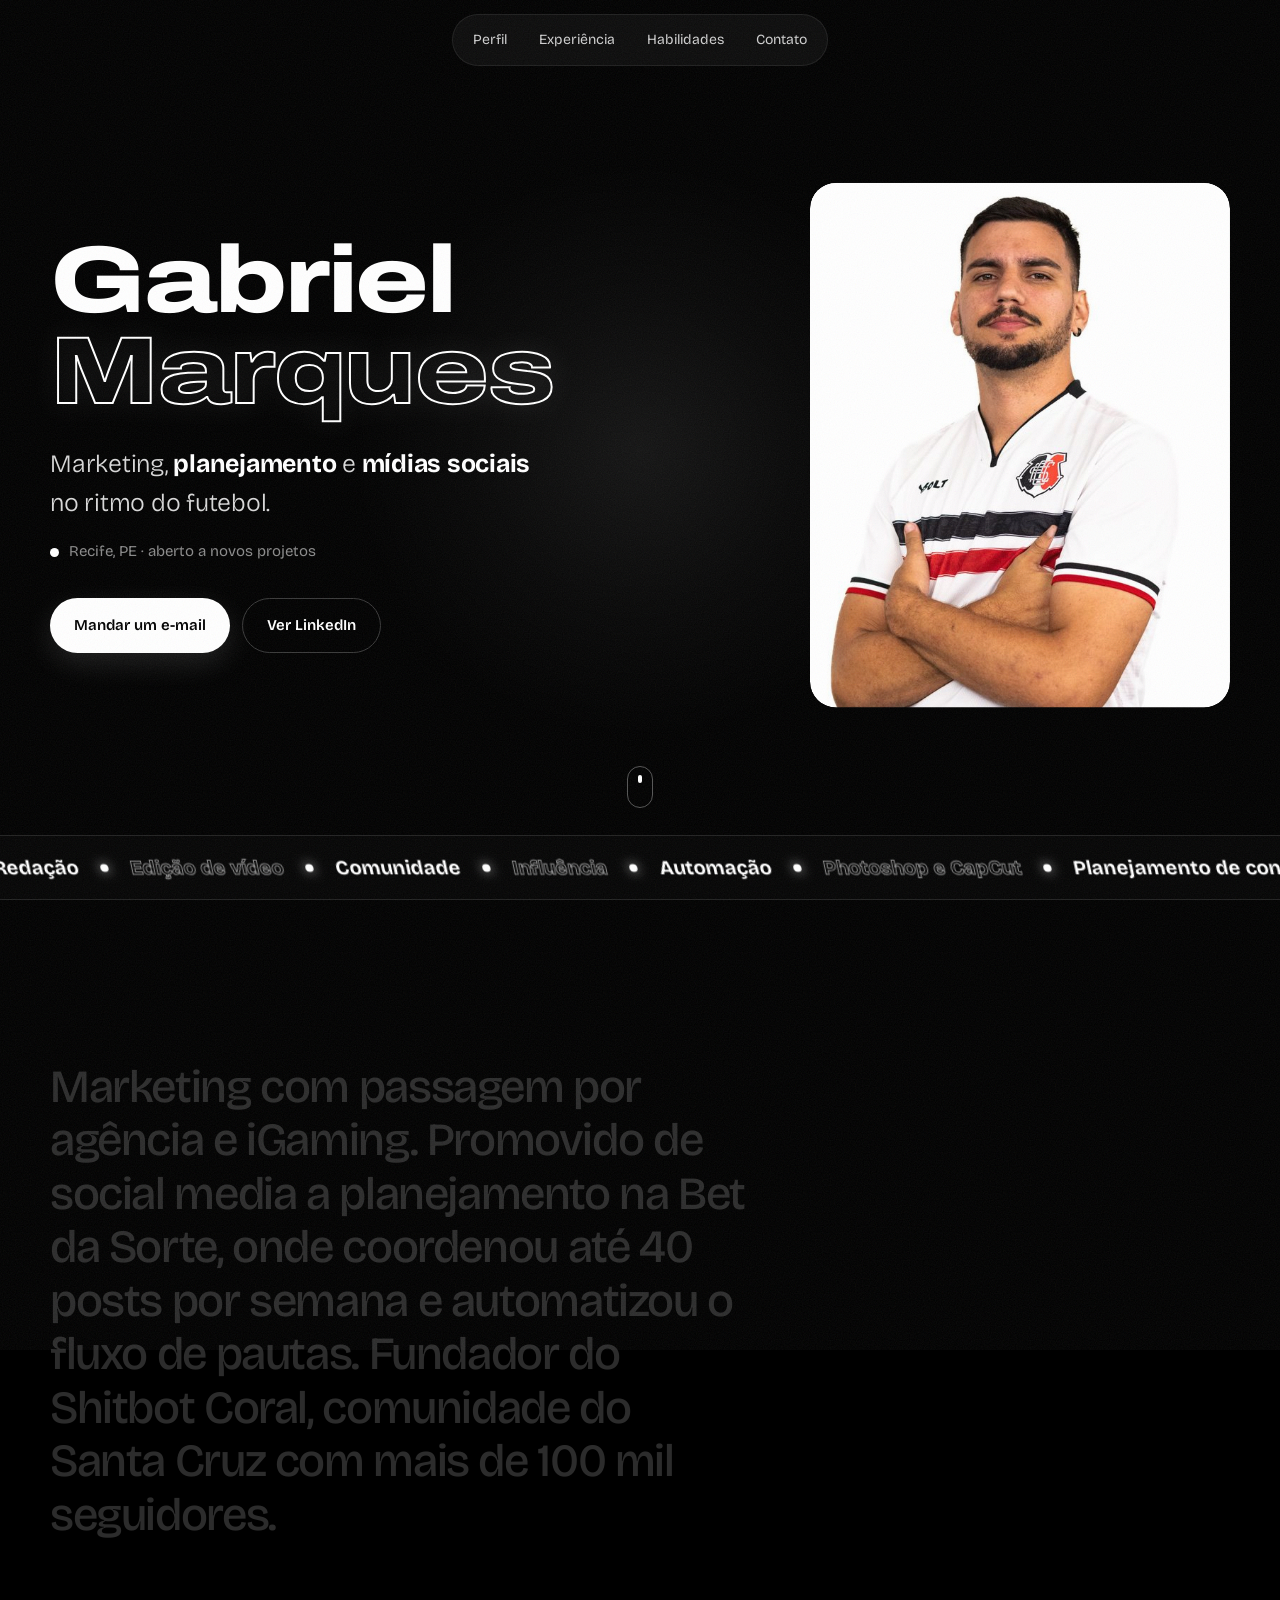
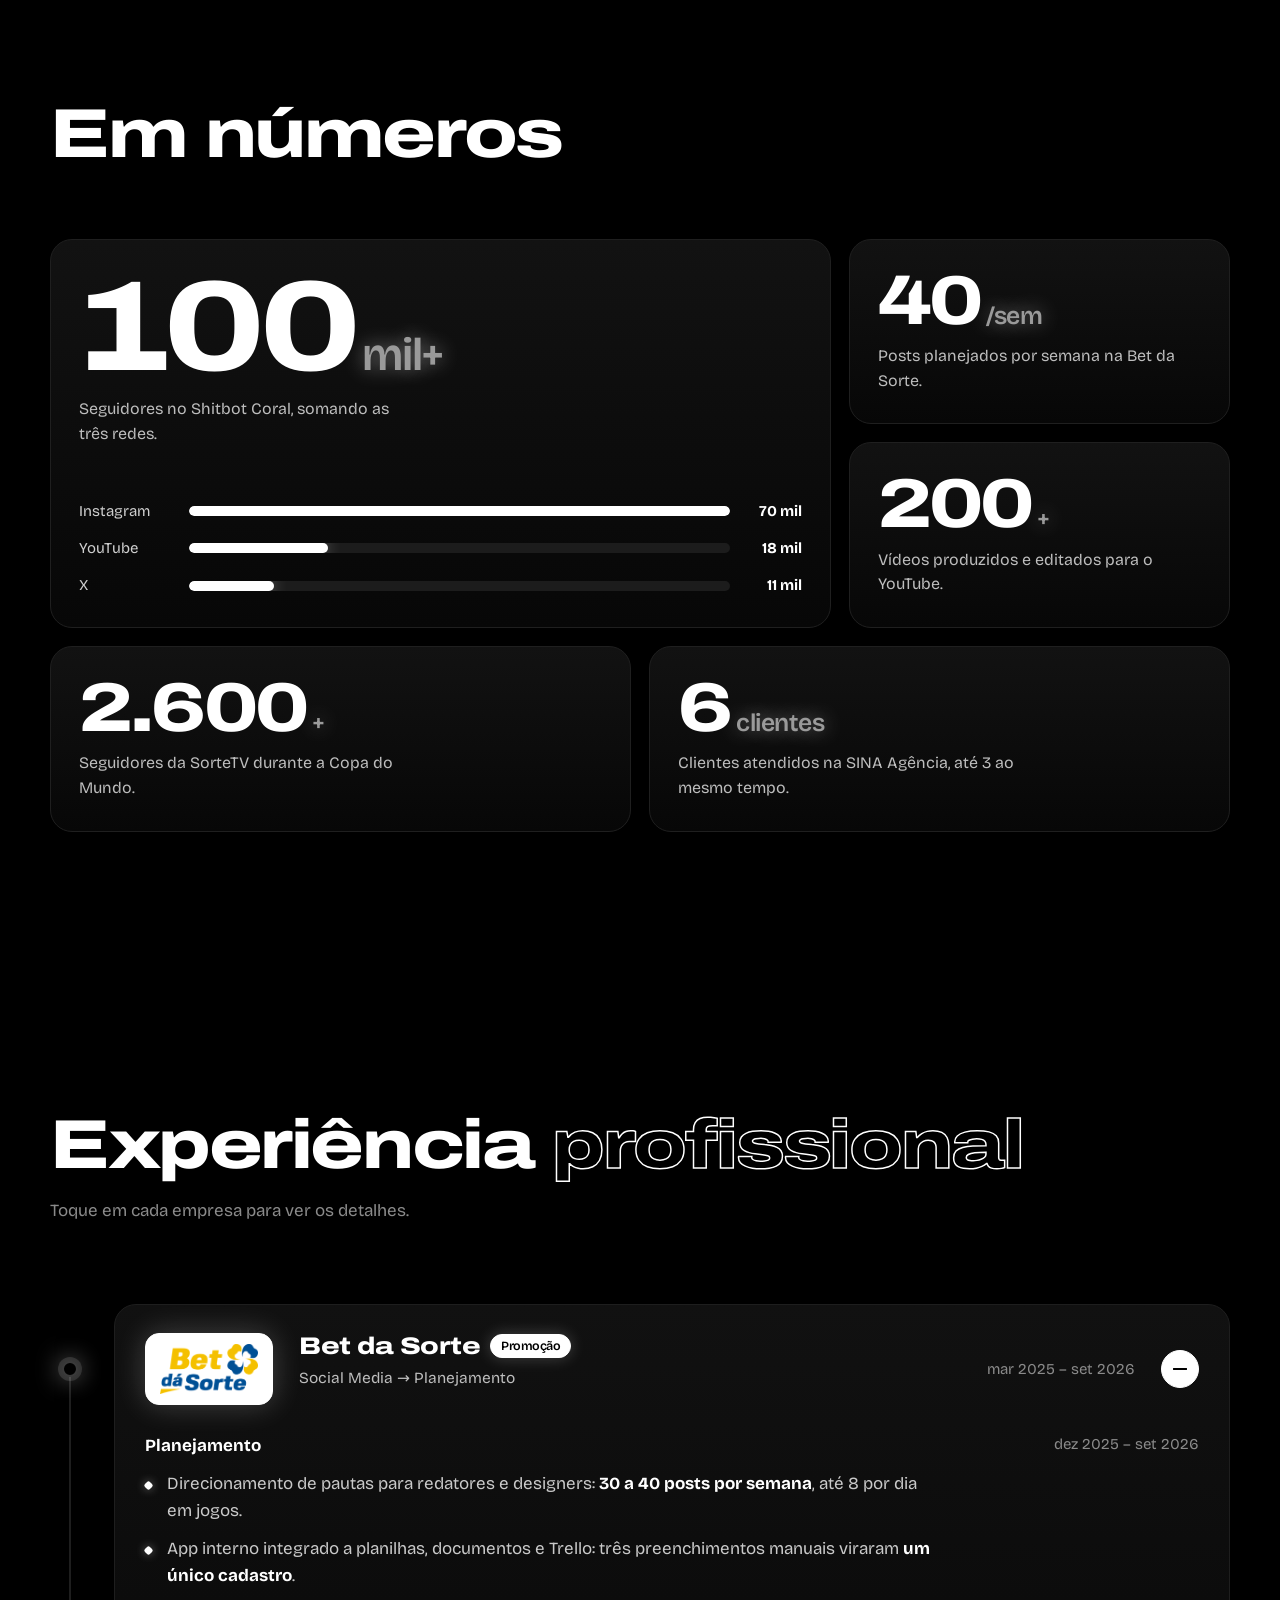
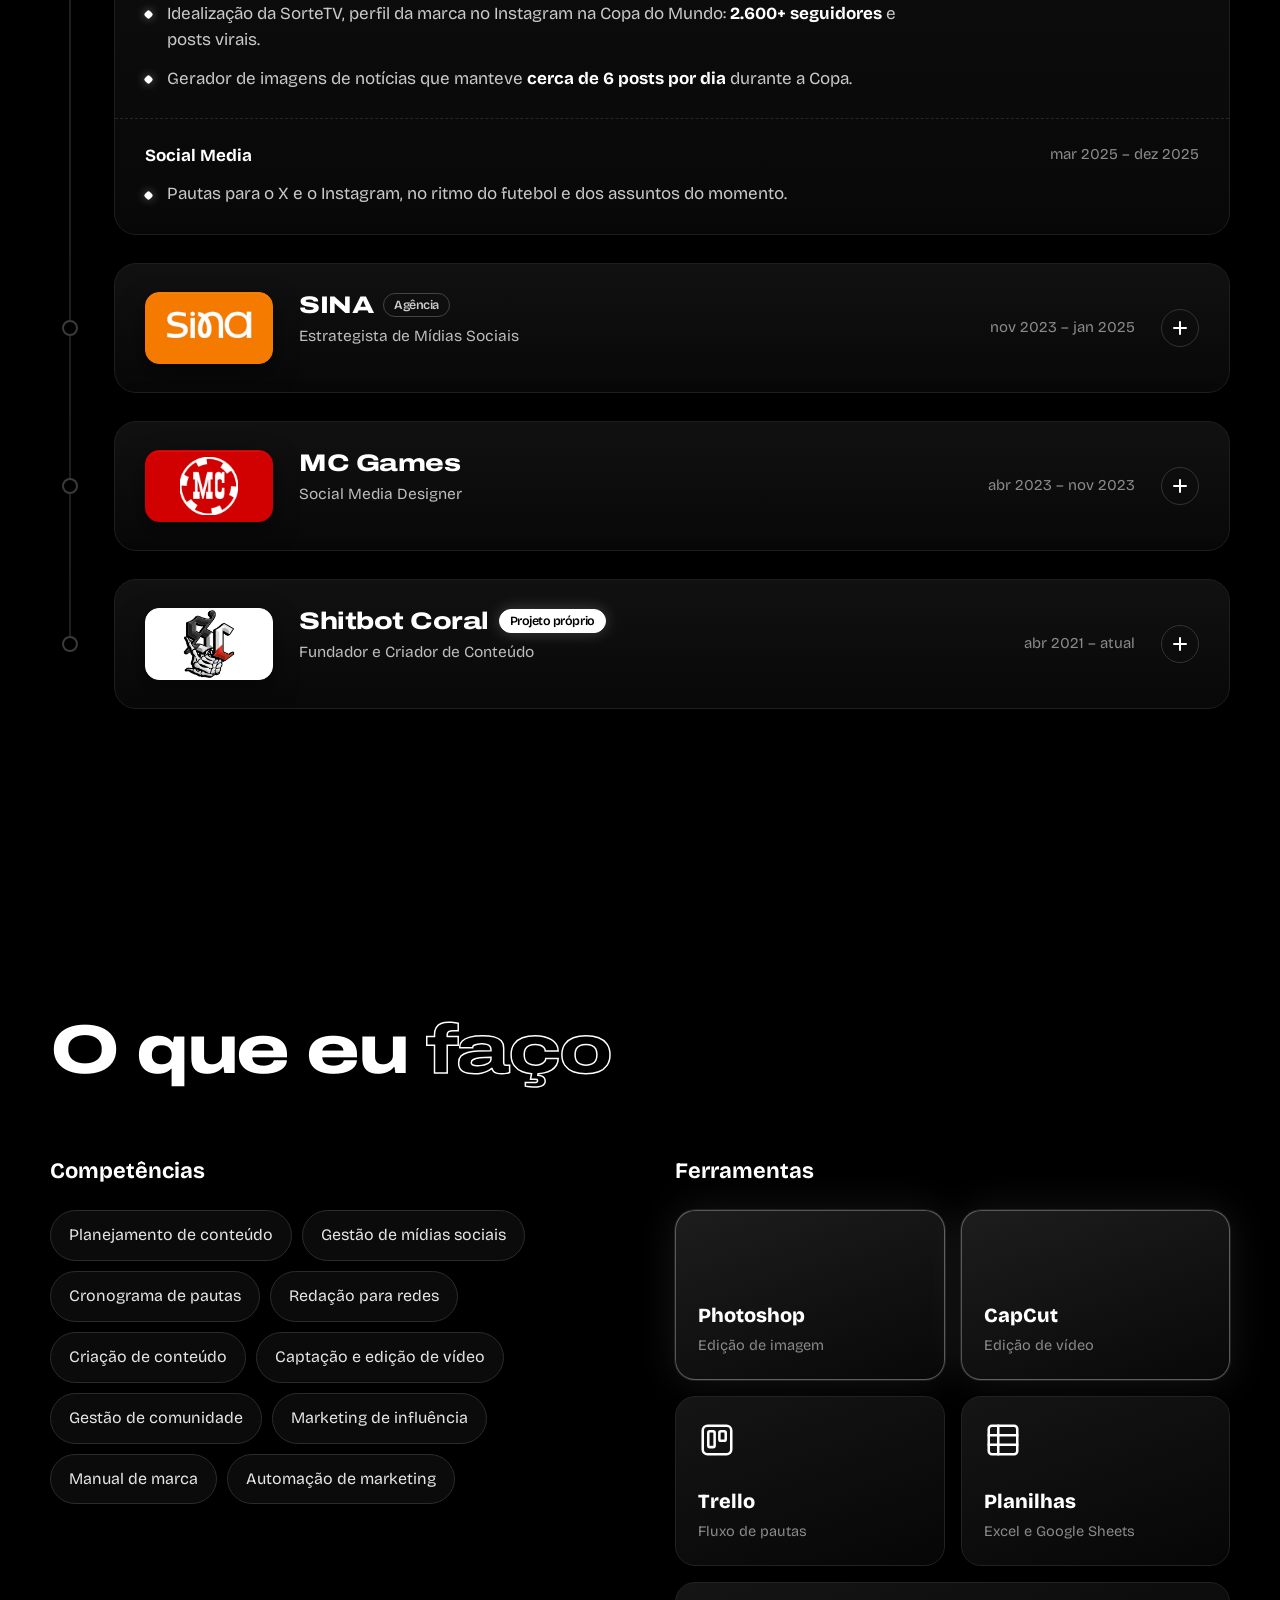
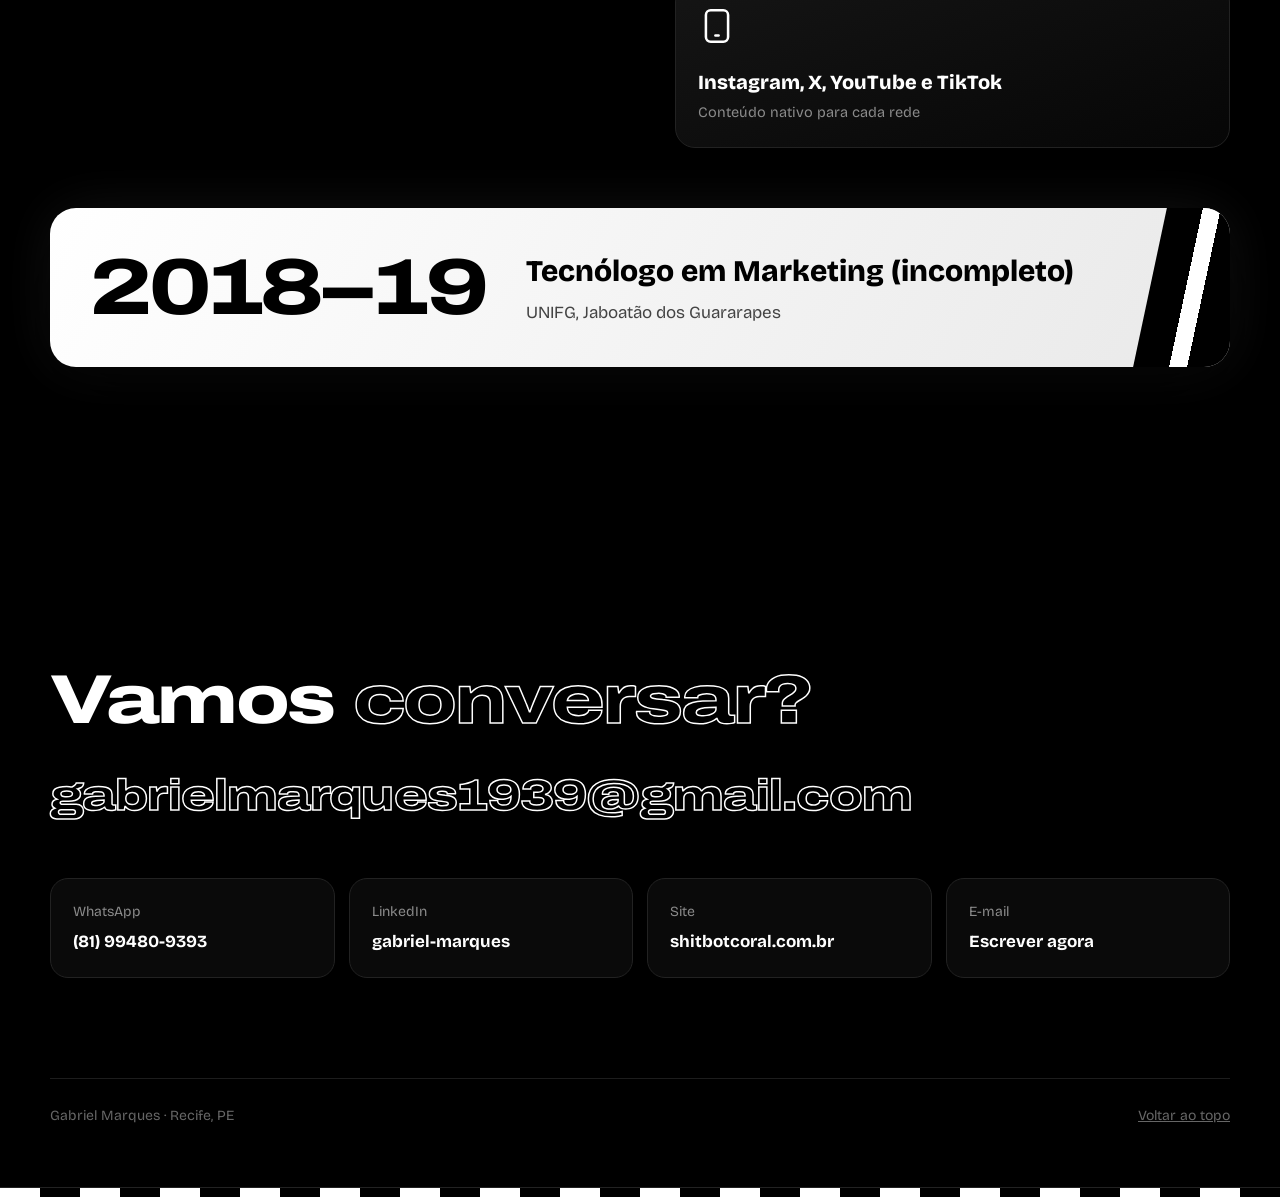
==== curriculo/index.html @ 71dc5264 "Add files via upload" ====
<!doctype html>
<html lang="pt-BR">
<head>
<meta charset="utf-8">
<meta name="viewport" content="width=device-width, initial-scale=1">
<meta name="robots" content="noindex, nofollow">
<title>Gabriel Marques</title>
<meta name="description" content="Gabriel Marques: marketing, planejamento e mídias sociais. Recife, PE.">
<meta name="theme-color" content="#000000">
<style>
@font-face{font-family:"ArchivoX";font-style:normal;font-display:swap;font-weight:800;src:url([data-uri]) format("woff2")}
@font-face{font-family:"BricoB";font-style:normal;font-display:swap;font-weight:700;src:url([data-uri]) format("woff2")}
@font-face{font-family:"Bricolage";font-style:normal;font-display:swap;font-weight:200 800;font-stretch:75% 100%;src:url([data-uri]) format("woff2-variations"),url([data-uri]) format("woff2")}
:root{
  --black:#000;
  --ink:#0d0d0d;
  --panel:#141414;
  --line:#2a2a2a;
  --mute:#8a8a8a;
  --white:#fff;
  --red:#ffffff;
  --red-glow:rgba(255,255,255,.45);
  --w-cond:"wdth" 100;
  --w-exp:"wdth" 100;
}
*{box-sizing:border-box;margin:0;padding:0}
html{scroll-behavior:smooth;-webkit-text-size-adjust:100%}
body{
  background:var(--black);color:var(--white);
  font-family:"Bricolage",system-ui,sans-serif;font-optical-sizing:auto;font-size:17px;line-height:1.55;
  overflow-x:hidden;-webkit-font-smoothing:antialiased;
}
::selection{background:#fff;color:#000}
a{color:inherit}
:focus-visible{outline:2px solid var(--red);outline-offset:4px;border-radius:4px}

/* grain + cursor glow */
.grain{position:fixed;inset:-50%;pointer-events:none;z-index:90;opacity:.07;
  background-image:url("data:image/svg+xml,%3Csvg xmlns='http://www.w3.org/2000/svg' width='200' height='200'%3E%3Cfilter id='n'%3E%3CfeTurbulence type='fractalNoise' baseFrequency='.85' numOctaves='3' stitchTiles='stitch'/%3E%3C/filter%3E%3Crect width='100%25' height='100%25' filter='url(%23n)'/%3E%3C/svg%3E");
  animation:grain 1s steps(6) infinite}
@keyframes grain{0%{transform:translate(0,0)}20%{transform:translate(-3%,2%)}40%{transform:translate(2%,-3%)}60%{transform:translate(-2%,-1%)}80%{transform:translate(3%,3%)}100%{transform:translate(0,0)}}
.spot{position:fixed;left:0;top:0;width:640px;height:640px;margin:-320px 0 0 -320px;border-radius:50%;
  pointer-events:none;z-index:0;background:radial-gradient(circle,rgba(255,255,255,.08) 0%,rgba(255,255,255,.03) 35%,transparent 68%);
  transform:translate3d(50vw,40vh,0);will-change:transform}

/* progress bar = shirt stripe */
.progress{position:fixed;top:0;left:0;right:0;height:4px;z-index:100;transform-origin:0 50%;transform:scaleX(0);
  background:#fff;box-shadow:0 0 18px var(--red-glow)}

/* nav */
.nav{position:fixed;top:14px;left:50%;transform:translateX(-50%);z-index:80;display:flex;gap:4px;padding:6px;
  background:rgba(20,20,20,.6);backdrop-filter:blur(14px);-webkit-backdrop-filter:blur(14px);
  border:1px solid rgba(255,255,255,.08);border-radius:999px;box-shadow:0 10px 40px rgba(0,0,0,.6)}
.nav a{font-size:14px;text-decoration:none;color:#cfcfcf;padding:8px 14px;border-radius:999px;transition:background .25s,color .25s}
.nav a:hover,.nav a.on{background:#fff;color:#000}

.wrap{position:relative;z-index:2;width:min(1180px,100% - 40px);margin-inline:auto}
section{position:relative;z-index:2}

/* ---------- HERO ---------- */
.hero{min-height:100svh;display:grid;align-items:center;padding:110px 0 120px}
.hero-grid{display:grid;grid-template-columns:1.25fr .9fr;gap:40px;align-items:center}
.name{font-weight:800;line-height:.86;letter-spacing:-.045em;
  font-size:clamp(60px,11.5vw,168px)}
.name .row{display:block;overflow:hidden;padding:0 .04em .16em 0;margin-bottom:-.12em;white-space:nowrap}
.name .ch{display:inline-block;transform:translateY(105%) rotate(6deg);opacity:0;
  transition:transform .9s cubic-bezier(.2,.9,.2,1),opacity .6s}
.loaded .name .ch{transform:none;opacity:1}
.name .row.outline{letter-spacing:-.015em;font-weight:700}
.name .row.outline .ch{color:transparent;-webkit-text-stroke:2px #fff}
.name .row.outline{filter:drop-shadow(0 0 14px rgba(255,255,255,.28))}
.name .row.outline .ch:hover{color:#fff;transition:color .2s}
.role{margin-top:26px;font-size:clamp(19px,2vw,25px);font-weight:300;letter-spacing:-.01em;color:#d9d9d9;max-width:30ch}
.role b{font-weight:700;color:#fff}
.where{display:flex;align-items:center;gap:10px;margin-top:18px;color:var(--mute);font-size:15px}
.live{width:9px;height:9px;border-radius:50%;background:#fff;box-shadow:0 0 0 0 var(--red-glow);animation:pulse 1.8s infinite}
@keyframes pulse{70%{box-shadow:0 0 0 12px rgba(255,255,255,0.00)}100%{box-shadow:0 0 0 0 rgba(255,255,255,0.00)}}
.ctas{display:flex;flex-wrap:wrap;gap:12px;margin-top:34px}
.btn{position:relative;display:inline-flex;align-items:center;gap:10px;padding:15px 24px;border-radius:999px;
  font-weight:600;text-decoration:none;font-size:15px;overflow:hidden;isolation:isolate;
  transition:transform .3s cubic-bezier(.2,.9,.2,1),box-shadow .3s}
.btn.solid{background:#fff;color:#000;box-shadow:0 10px 30px rgba(255,255,255,.12)}
.btn.solid::before{content:"";position:absolute;inset:0;background:#000;transform:translateY(101%);transition:transform .35s cubic-bezier(.2,.9,.2,1);z-index:-1}
.btn.solid:hover{color:#fff;box-shadow:0 0 0 1px #fff,0 12px 40px var(--red-glow)}
.btn.solid:hover::before{transform:none}
.btn.ghost{border:1px solid #3a3a3a;color:#fff}
.btn.ghost:hover{border-color:#fff;box-shadow:0 0 30px rgba(255,255,255,.15)}

.photo-stage{perspective:1100px;justify-self:end;width:min(420px,100%)}
.photo{position:relative;aspect-ratio:4/5;border-radius:26px;background:#fff;overflow:hidden;
  transform-style:preserve-3d;transform:rotateY(0) rotateX(0);transition:transform .15s linear;
  box-shadow:0 40px 90px rgba(0,0,0,.8),0 0 0 1px rgba(255,255,255,.1),0 0 80px rgba(255,255,255,.08);
  clip-path:inset(100% 0 0 0 round 26px);}
.loaded .photo{clip-path:inset(0 0 0 0 round 26px);transition:clip-path 1.2s cubic-bezier(.7,0,.2,1) .35s,transform .15s linear}
.photo img{position:absolute;inset:0;width:100%;height:100%;object-fit:cover;object-position:50% 20%;transform:scale(1.08) translateZ(0)}
.photo .glare{position:absolute;inset:0;pointer-events:none;mix-blend-mode:soft-light;
  background:radial-gradient(circle at var(--gx,50%) var(--gy,30%),rgba(255,255,255,.9),transparent 45%);opacity:.0;transition:opacity .3s}
.photo:hover .glare{opacity:.8}
.photo .stripe{position:absolute;left:-10%;right:-10%;bottom:9%;height:46px;transform:rotate(-6deg) translateZ(40px);
  background:linear-gradient(#000 0 42%,#fff 42% 58%,#000 58% 100%);box-shadow:0 10px 30px rgba(0,0,0,.35);opacity:.92}
.photo-tag{position:absolute;left:16px;top:16px;background:#000;color:#fff;font-size:13px;padding:7px 12px;border-radius:999px;
  display:flex;align-items:center;gap:8px;transform:translateZ(60px);box-shadow:0 8px 20px rgba(0,0,0,.4)}

.scroll-hint{position:absolute;left:50%;bottom:92px;transform:translateX(-50%);width:26px;height:42px;border:1.5px solid #555;border-radius:20px}
.scroll-hint::after{content:"";position:absolute;left:50%;top:8px;width:4px;height:8px;margin-left:-2px;border-radius:2px;background:#fff;animation:wheel 1.8s infinite}
@keyframes wheel{0%{opacity:0;transform:translateY(0)}30%{opacity:1}100%{opacity:0;transform:translateY(14px)}}

/* ---------- TICKER ---------- */
.ticker{position:absolute;left:0;right:0;bottom:0;border-block:1px solid #222;background:#050505;overflow:hidden;
  padding:16px 0;z-index:3}
.ticker-track{display:flex;width:max-content;gap:0;will-change:transform}
.ticker span{display:inline-flex;align-items:center;gap:22px;padding-right:22px;white-space:nowrap;
  font-variation-settings:var(--w-exp);font-weight:700;font-size:20px;color:#fff}
.ticker span i{width:8px;height:8px;background:#fff;border-radius:50%;box-shadow:0 0 12px rgba(255,255,255,.7)}
.ticker span em{font-style:normal;font-family:"BricoB",sans-serif;font-variation-settings:normal;color:transparent;-webkit-text-stroke:1px #8a8a8a}

/* ---------- SECTION HEAD ---------- */
.sec{padding:140px 0}
.h2{font-weight:800;font-size:clamp(46px,7.4vw,104px);line-height:.92;letter-spacing:-.05em}
.h2 .o{color:transparent;-webkit-text-stroke:1.5px #fff;letter-spacing:-.02em}
.lede{color:var(--mute);max-width:52ch;margin-top:18px}

/* ---------- PERFIL ---------- */
.perfil{padding:160px 0 120px}
.reveal-text{font-weight:500;font-size:clamp(26px,3.6vw,48px);line-height:1.16;letter-spacing:-.03em;max-width:24ch}
.reveal-text .w{color:#2c2c2c;transition:color .25s,text-shadow .25s}
.reveal-text .w.on{color:#fff}
.reveal-text .w.hot.on{color:#fff;text-shadow:0 0 22px rgba(255,255,255,0.45)}

/* ---------- NUMBERS ---------- */
.nums{display:grid;grid-template-columns:repeat(12,1fr);gap:18px;margin-top:70px}
.num{position:relative;grid-column:span 4;background:linear-gradient(180deg,#121212,#070707);border:1px solid #1f1f1f;border-radius:22px;
  padding:30px 28px;overflow:hidden;transition:border-color .3s,box-shadow .3s,transform .4s cubic-bezier(.2,.9,.2,1)}
.num:hover{border-color:#3a3a3a;box-shadow:0 30px 60px rgba(0,0,0,.6),0 0 50px rgba(255,255,255,0.07);transform:translateY(-4px)}
.num.half{grid-column:span 6}
.num.big{grid-column:span 8;grid-row:span 2;display:flex;flex-direction:column;justify-content:space-between}
.num .v{letter-spacing:-.05em;font-variation-settings:var(--w-cond);font-weight:800;font-size:clamp(64px,8vw,104px);line-height:.9;display:flex;align-items:baseline;gap:6px}
.num.big .v{font-size:clamp(96px,15vw,200px)}
.num .v small{font-size:.36em;font-weight:600;letter-spacing:-.02em;color:#9a9a9a;text-shadow:0 0 20px var(--red-glow)}
.num p{color:#bdbdbd;margin-top:12px;max-width:34ch;font-size:16px}
.bars{display:grid;gap:14px;margin-top:30px}
.bar{display:grid;grid-template-columns:96px 1fr 58px;align-items:center;gap:14px;font-size:15px;color:#cfcfcf}
.bar .t{height:10px;background:#1c1c1c;border-radius:10px;overflow:hidden}
.bar .t i{display:block;height:100%;width:0;border-radius:10px;background:#fff;box-shadow:0 0 16px rgba(255,255,255,.4);transition:width 1.6s cubic-bezier(.2,.9,.2,1)}

.bar b{text-align:right;font-weight:700;color:#fff}

/* ---------- TIMELINE ---------- */
.tl{position:relative;margin-top:80px;padding-left:64px}
.tl-rail{position:absolute;left:19px;top:0;height:0;width:2px;background:#1f1f1f;border-radius:2px}
.tl-fill{position:absolute;left:0;top:0;width:100%;height:0;background:linear-gradient(#555,#fff);box-shadow:0 0 14px var(--red-glow);border-radius:2px}
.tl-fill::after{content:"";position:absolute;left:50%;bottom:-7px;width:14px;height:14px;margin-left:-7px;border-radius:50%;background:#fff;box-shadow:0 0 0 5px rgba(255,255,255,0.12),0 0 26px var(--red)}
.job{position:relative;margin-bottom:28px}
.job::before{content:"";position:absolute;left:-52px;top:var(--dot,56px);width:16px;height:16px;box-sizing:border-box;border-radius:50%;background:#000;border:2px solid #3a3a3a;z-index:1;transition:border-color .4s,background .4s,box-shadow .4s}
.job.lit::before{border-color:#fff;background:#fff;box-shadow:0 0 18px rgba(255,255,255,.6)}
.card{background:linear-gradient(180deg,#111,#080808);border:1px solid #1e1e1e;border-radius:22px;overflow:hidden;
  box-shadow:0 20px 50px rgba(0,0,0,.5);transition:border-color .3s,box-shadow .4s}
.card:hover{border-color:#333;box-shadow:0 30px 70px rgba(0,0,0,.7),0 0 40px rgba(255,255,255,.04)}
.job{--dot:56px}
.job-head{width:100%;display:grid;grid-template-columns:128px 1fr auto auto;gap:6px 26px;align-items:center;text-align:left;
  background:none;border:0;color:inherit;font:inherit;padding:28px 30px;cursor:pointer;border-radius:22px}
.logo{grid-row:1/3;width:128px;height:72px;display:block;padding:12px 16px;border-radius:14px;
  background:radial-gradient(120% 140% at 50% 0%,#1b1b1b,#070707);border:1px solid #232323;
  box-shadow:inset 0 1px 0 rgba(255,255,255,.06),0 10px 24px rgba(0,0,0,.5);transition:border-color .3s,box-shadow .4s}
.logo img{display:block;width:100%;height:100%;object-fit:contain;transition:transform .5s cubic-bezier(.2,.9,.2,1),filter .4s}
.card:hover .logo,.job.open .logo{border-color:#3a3a3a;box-shadow:inset 0 1px 0 rgba(255,255,255,.08),0 0 30px rgba(255,255,255,.08)}
.card:hover .logo img{transform:scale(1.06)}
.logo-mc{background:#d10101;border-color:#d10101;padding:6px}
.logo-sina{background:#f57b00;border-color:#f57b00;padding:12px 14px}
.logo-bds{background:#fff;border-color:#fff;padding:10px 14px}
.logo-sc{background:#fff;border-color:#fff;padding:3px}
.logo-sc img{transform:scale(1.08)}
.card:hover .logo-sc img{transform:scale(1.16)}
.card:hover .logo.logo-mc,.job.open .logo.logo-mc{border-color:#d10101;box-shadow:0 0 30px rgba(209,1,1,.35)}
.card:hover .logo.logo-sina,.job.open .logo.logo-sina{border-color:#f57b00;box-shadow:0 0 30px rgba(245,123,0,.35)}
.card:hover .logo.logo-bds,.job.open .logo.logo-bds,.card:hover .logo.logo-sc,.job.open .logo.logo-sc{border-color:#fff;box-shadow:0 0 30px rgba(255,255,255,.22)}
.jh-main{display:grid;gap:6px;min-width:0}
.co{font-weight:700;letter-spacing:-.025em;font-size:clamp(22px,2.6vw,30px);line-height:1.1;display:flex;flex-wrap:wrap;align-items:center;gap:10px}
.chip{font-variation-settings:"wdth" 100;font-size:12.5px;font-weight:600;padding:4px 10px;border-radius:999px;border:1px solid #444;color:#ccc}
.chip.red{border-color:#fff;color:#000;background:#fff;--x:rgba(255,255,255,0.09);box-shadow:0 0 16px rgba(255,255,255,0.21)}
.date{color:var(--mute);font-size:15px;white-space:nowrap;grid-row:1/3;grid-column:3}
.pos{color:#bdbdbd;font-size:15.5px}
.plus{width:38px;height:38px;border-radius:50%;border:1px solid #333;display:grid;place-items:center;grid-row:1/3;grid-column:4;justify-self:end;transition:transform .4s,background .3s,border-color .3s}
.plus::before,.plus::after{content:"";position:absolute;width:14px;height:2px;background:#fff;border-radius:2px}
.plus::after{transform:rotate(90deg);transition:transform .4s}
.plus{position:relative}
.job.open .plus{background:#fff;border-color:#fff}
.job.open .plus::before,.job.open .plus::after{background:#000}
.job.open .plus::after{transform:rotate(0)}
.job-body{display:grid;grid-template-rows:0fr;transition:grid-template-rows .55s cubic-bezier(.2,.9,.2,1)}
.job.open .job-body{grid-template-rows:1fr}
.job-body>div{overflow:hidden}
.role-block{padding:0 30px 26px}
.role-block+.role-block{border-top:1px dashed #262626;padding-top:24px}
.role-title{display:flex;flex-wrap:wrap;justify-content:space-between;gap:6px 16px;font-weight:700;margin-bottom:12px}
.role-title span{font-weight:400;color:var(--mute);font-size:15px}
.role-block ul{list-style:none;display:grid;gap:12px}
.role-block li{position:relative;padding-left:22px;color:#c9c9c9;max-width:72ch}
.role-block li::before{content:"";position:absolute;left:0;top:.62em;width:7px;height:7px;border-radius:2px;background:#fff;transform:rotate(45deg);box-shadow:0 0 10px var(--red-glow)}
.role-block li strong{color:#fff;font-weight:700}

/* ---------- SKILLS ---------- */
.skills-grid{display:grid;grid-template-columns:1fr 1fr;gap:70px;margin-top:70px;align-items:start}
.cloud{display:flex;flex-wrap:wrap;gap:10px}
.pill{padding:12px 18px;border-radius:999px;border:1px solid #2b2b2b;background:#0b0b0b;color:#e6e6e6;font-size:16px;
  transition:transform .35s cubic-bezier(.2,.9,.2,1),background .25s,color .25s,box-shadow .3s,border-color .25s;cursor:default}
.pill:hover{background:#fff;color:#000;border-color:#fff;transform:translateY(-3px) rotate(-1.5deg);box-shadow:0 14px 30px rgba(255,255,255,.12)}
.tools{display:grid;grid-template-columns:repeat(2,1fr);gap:16px;perspective:900px}
.tool{position:relative;border-radius:20px;padding:24px 22px 22px;background:linear-gradient(160deg,#151515,#060606);border:1px solid #222;
  transform-style:preserve-3d;transition:transform .2s ease-out,box-shadow .3s,border-color .3s;overflow:hidden;min-height:170px;display:flex;flex-direction:column;justify-content:space-between}
.tool:hover{border-color:#444;box-shadow:0 30px 60px rgba(0,0,0,.7),0 0 40px rgba(255,255,255,.06)}
.tool .shine{position:absolute;inset:0;pointer-events:none;background:radial-gradient(circle at var(--mx,50%) var(--my,0%),rgba(255,255,255,.14),transparent 50%);opacity:0;transition:opacity .3s}
.tool:hover .shine{opacity:1}
.tool svg{width:38px;height:38px;transform:translateZ(30px)}
.tool h3{font-variation-settings:var(--w-exp);font-weight:800;font-size:20px;margin-top:22px;transform:translateZ(24px)}
.tool p{color:var(--mute);font-size:14.5px;margin-top:4px;transform:translateZ(16px)}
.tool.new{background:linear-gradient(160deg,#1d1d1d,#080808);border-color:rgba(255,255,255,0.30);box-shadow:0 0 0 1px rgba(255,255,255,0.09),0 0 40px rgba(255,255,255,0.09)}
.tool.new svg{color:#fff;filter:drop-shadow(0 0 10px var(--red-glow))}
.sub{font-variation-settings:var(--w-exp);font-weight:700;font-size:22px;margin-bottom:22px}

/* ---------- FORMACAO ---------- */
.edu{margin-top:60px;display:grid;grid-template-columns:auto 1fr;gap:40px;align-items:center;padding:40px 150px 40px 40px;border-radius:26px;
  background:linear-gradient(120deg,#fff,#e9e9e9);color:#000;box-shadow:0 40px 80px rgba(0,0,0,.6),0 0 60px rgba(255,255,255,.08);position:relative;overflow:hidden}
.edu .yr{letter-spacing:-.05em;font-variation-settings:var(--w-cond);font-weight:800;font-size:clamp(60px,9vw,120px);line-height:.85}
.edu h3{font-variation-settings:var(--w-exp);font-weight:800;font-size:clamp(22px,2.6vw,30px)}
.edu p{color:#444;margin-top:6px}
.edu::after{content:"";position:absolute;right:-40px;top:0;bottom:0;width:120px;transform:skewX(-12deg);
  background:linear-gradient(90deg,#000 0 30%,#fff 30% 45%,#000 45% 100%)}

/* ---------- CONTATO ---------- */
.contact{padding:160px 0 60px;text-align:left;overflow:hidden}
.big-mail{display:block;margin-top:40px;letter-spacing:-.02em;font-variation-settings:var(--w-cond);font-weight:800;font-size:clamp(26px,5.4vw,78px);line-height:1;
  text-decoration:none;overflow-wrap:anywhere;color:transparent;-webkit-text-stroke:1.5px #fff;transition:color .3s,text-shadow .3s}
.big-mail:hover{color:#fff;text-shadow:0 0 40px rgba(255,255,255,.4)}
.links{display:grid;grid-template-columns:repeat(4,1fr);gap:14px;margin-top:60px}
.lk{display:flex;flex-direction:column;gap:6px;padding:22px;border-radius:18px;border:1px solid #222;background:#0a0a0a;text-decoration:none;
  transition:transform .35s cubic-bezier(.2,.9,.2,1),border-color .3s,box-shadow .3s}
.lk:hover{transform:translateY(-5px);border-color:#fff;box-shadow:0 20px 40px rgba(0,0,0,.6),0 0 30px rgba(255,255,255,.1)}
.lk span{color:var(--mute);font-size:14px}
.lk b{font-weight:700;font-size:17px;word-break:break-word}
.foot{display:flex;justify-content:space-between;flex-wrap:wrap;gap:10px;margin-top:100px;padding-top:26px;border-top:1px solid #1d1d1d;color:#666;font-size:14px}
.tri{height:10px;margin-top:0;background:repeating-linear-gradient(90deg,#fff 0 40px,#000 40px 80px);border-top:1px solid #222}

/* reveal */
.rv{opacity:0;transform:translateY(40px);transition:opacity .9s ease,transform .9s cubic-bezier(.2,.9,.2,1)}
.rv.in{opacity:1;transform:none}
.num.in,.lk.in{transition:opacity .9s ease,transform .45s cubic-bezier(.2,.9,.2,1),border-color .3s,box-shadow .3s}
.num.in:hover{transform:translateY(-4px)}
.lk.in:hover{transform:translateY(-5px)}

/* ---------- DISPLAY: Archivo Expanded ExtraBold ---------- */
.name,.h2,.num .v,.edu .yr,.big-mail,.co{font-family:"ArchivoX","Bricolage",sans-serif;font-variation-settings:normal;font-weight:800;font-synthesis:none}
.name{font-size:clamp(42px,7.4vw,116px);letter-spacing:-.025em;line-height:.92}
.name .row.outline{letter-spacing:-.015em;font-weight:800}
.h2{font-size:clamp(34px,5.4vw,78px);letter-spacing:-.035em;line-height:.98}
.h2 .o{font-weight:800;letter-spacing:-.03em}
.num .v{font-size:clamp(46px,5.4vw,74px);letter-spacing:-.04em}
.num.big .v{font-size:clamp(70px,10vw,148px)}
.num .v small{font-family:"Bricolage",sans-serif;font-variation-settings:normal;font-stretch:100%}
.edu .yr{font-size:clamp(42px,6.2vw,86px);letter-spacing:-.04em}
.big-mail{font-size:clamp(16px,3.4vw,48px);letter-spacing:-.02em}
.co{font-size:clamp(18px,2vw,24px);letter-spacing:-.02em}
.co .chip{font-family:"Bricolage",sans-serif;font-stretch:100%;font-variation-settings:normal;font-weight:600}

/* ---------- RESPONSIVE ---------- */
@media (max-width:900px){
  .hero-grid{grid-template-columns:1fr}
  .photo-stage{justify-self:start;width:min(340px,80%);order:-1}
  .nums .num,.nums .num.big,.nums .num.half{grid-column:1/-1}
  .skills-grid{grid-template-columns:1fr;gap:60px}
  .links{grid-template-columns:1fr 1fr}
  .edu{grid-template-columns:1fr;gap:16px;padding:30px 70px 30px 28px}
  .edu::after{width:70px;right:-30px}
  .scroll-hint{display:none}
}
@media (max-width:560px){
  body{font-size:16px}
  .wrap{width:calc(100% - 32px)}
  .nav{top:10px}
  .nav a{padding:7px 10px;font-size:13px}
  .sec{padding:100px 0}
  .tl{padding-left:34px}
  .tl-rail{left:7px}
  .job::before{left:-34px}
  .job{--dot:40px}
  .job-head{padding:20px 18px;grid-template-columns:72px 1fr auto;gap:4px 14px}
  .logo{width:72px;height:48px;padding:8px 9px;border-radius:11px;grid-row:1/3}
  .date{grid-row:2;grid-column:2;font-size:14px}
  .jh-main{grid-row:1;grid-column:2}
  .plus{grid-row:1/3;grid-column:3;width:34px;height:34px}
  .role-block{padding:0 20px 22px}
  .tools{grid-template-columns:1fr 1fr;gap:12px}
  .tool{padding:18px 16px;min-height:150px}
  .tool h3{font-size:17px}
  .bar{grid-template-columns:76px 1fr 48px;gap:10px}
  .links{grid-template-columns:1fr}
  .big-mail{font-family:"BricoB",sans-serif;color:#fff;-webkit-text-stroke:0;font-size:clamp(17px,5.6vw,24px);letter-spacing:-.01em}
  .edu{padding-right:60px}
}
@media (hover:none){
  .spot{display:none}
  .num.in:hover,.lk.in:hover{transform:none}
  .num:hover,.lk:hover,.card:hover{border-color:#222;box-shadow:0 20px 50px rgba(0,0,0,.5)}
  .pill:hover{background:#0b0b0b;color:#e6e6e6;border-color:#2b2b2b;transform:none;box-shadow:none}
}
@media (prefers-reduced-motion:reduce){
  *,*::before,*::after{animation:none!important;transition:none!important}
  .name .ch{transform:none;opacity:1}
  .photo{clip-path:none}
  .rv{opacity:1;transform:none}
  .reveal-text .w{color:#fff}
  html{scroll-behavior:auto}
}
</style>
</head>
<body>
<div class="grain" aria-hidden="true"></div>
<div class="spot" aria-hidden="true"></div>
<div class="progress" aria-hidden="true"></div>

<nav class="nav" aria-label="Seções">
  <a href="#perfil">Perfil</a>
  <a href="#experiencia">Experiência</a>
  <a href="#habilidades">Habilidades</a>
  <a href="#contato">Contato</a>
</nav>

<main>
<section class="hero" id="topo">
  <div class="wrap hero-grid">
    <div>
      <h1 class="name" aria-label="Gabriel Marques">
        <span class="row" data-split>Gabriel</span>
        <span class="row outline" data-split>Marques</span>
      </h1>
      <p class="role rv">Marketing, <b>planejamento</b> e <b>mídias sociais</b> no ritmo do futebol.</p>
      <p class="where rv"><i class="live" aria-hidden="true"></i> Recife, PE · aberto a novos projetos</p>
      <div class="ctas rv">
        <a class="btn solid magnet" href="mailto:gabrielmarques1939@gmail.com">Mandar um e-mail</a>
        <a class="btn ghost magnet" href="https://linkedin.com/in/gabriel-marques-a6b079204" target="_blank" rel="noopener">Ver LinkedIn</a>
      </div>
    </div>
    <div class="photo-stage">
      <div class="photo" id="photo">
        <img src="[data-uri]" alt="Gabriel Marques de braços cruzados, vestindo a camisa do Santa Cruz" width="640" height="800">
        <div class="glare" aria-hidden="true"></div>
      </div>
    </div>
  </div>
  <div class="scroll-hint" aria-hidden="true"></div>
  <div class="ticker" aria-hidden="true">
    <div class="ticker-track" id="ticker">
      <span>Planejamento de conteúdo <i></i></span><span><em>Mídias sociais</em> <i></i></span>
      <span>Redação <i></i></span><span><em>Edição de vídeo</em> <i></i></span>
      <span>Comunidade <i></i></span><span><em>Influência</em> <i></i></span>
      <span>Automação <i></i></span><span><em>Photoshop e CapCut</em> <i></i></span>
    </div>
  </div>
</section>

<section class="perfil" id="perfil">
  <div class="wrap">
    <p class="reveal-text" id="reveal">Marketing com passagem por agência e iGaming. Promovido de social media a *planejamento* na Bet da Sorte, onde coordenou até *40* *posts* por semana e *automatizou* o fluxo de pautas. Fundador do Shitbot Coral, comunidade do Santa Cruz com mais de *100* *mil* *seguidores.*</p>
  </div>
</section>

<section class="sec" style="padding-top:40px">
  <div class="wrap">
    <h2 class="h2 rv">Em números</h2>
    <div class="nums">
      <article class="num big rv">
        <div>
          <div class="v"><span data-count="100">0</span><small>mil+</small></div>
          <p>Seguidores no Shitbot Coral, somando as três redes.</p>
        </div>
        <div class="bars" id="bars">
          <div class="bar"><span>Instagram</span><div class="t"><i data-w="100"></i></div><b>70 mil</b></div>
          <div class="bar"><span>YouTube</span><div class="t"><i data-w="25.7"></i></div><b>18 mil</b></div>
          <div class="bar"><span>X</span><div class="t"><i data-w="15.7"></i></div><b>11 mil</b></div>
        </div>
      </article>
      <article class="num rv">
        <div class="v"><span data-count="40">0</span><small>/sem</small></div>
        <p>Posts planejados por semana na Bet da Sorte.</p>
      </article>
      <article class="num rv">
        <div class="v"><span data-count="200">0</span><small>+</small></div>
        <p>Vídeos produzidos e editados para o YouTube.</p>
      </article>
      <article class="num half rv">
        <div class="v"><span data-count="2600" data-fmt="1">0</span><small>+</small></div>
        <p>Seguidores da SorteTV durante a Copa do Mundo.</p>
      </article>
      <article class="num half rv">
        <div class="v"><span data-count="6">0</span><small>clientes</small></div>
        <p>Clientes atendidos na SINA Agência, até 3 ao mesmo tempo.</p>
      </article>
    </div>
  </div>
</section>

<section class="sec" id="experiencia">
  <div class="wrap">
    <h2 class="h2 rv">Experiência <span class="o">profissional</span></h2>
    <p class="lede rv">Toque em cada empresa para ver os detalhes.</p>

    <div class="tl" id="tl">
      <div class="tl-rail"><div class="tl-fill" id="tlfill"></div></div>

      <div class="job open rv">
        <div class="card">
          <button class="job-head" aria-expanded="true">
            <span class="logo logo-bds"><img src="[data-uri]" alt="Logo Bet da Sorte" loading="lazy"></span>
            <span class="jh-main"><span class="co">Bet da Sorte <span class="chip red">Promoção</span></span><span class="pos">Social Media → Planejamento</span></span>
            <span class="date">mar 2025 – set 2026</span>
            <span class="plus" aria-hidden="true"></span>
          </button>
          <div class="job-body"><div>
            <div class="role-block">
              <div class="role-title">Planejamento <span>dez 2025 – set 2026</span></div>
              <ul>
                <li>Direcionamento de pautas para redatores e designers: <strong>30 a 40 posts por semana</strong>, até 8 por dia em jogos.</li>
                <li>App interno integrado a planilhas, documentos e Trello: três preenchimentos manuais viraram <strong>um único cadastro</strong>.</li>
                <li>Idealização da SorteTV, perfil da marca no Instagram na Copa do Mundo: <strong>2.600+ seguidores</strong> e posts virais.</li>
                <li>Gerador de imagens de notícias que manteve <strong>cerca de 6 posts por dia</strong> durante a Copa.</li>
              </ul>
            </div>
            <div class="role-block">
              <div class="role-title">Social Media <span>mar 2025 – dez 2025</span></div>
              <ul>
                <li>Pautas para o X e o Instagram, no ritmo do futebol e dos assuntos do momento.</li>
              </ul>
            </div>
          </div></div>
        </div>
      </div>

      <div class="job rv">
        <div class="card">
          <button class="job-head" aria-expanded="false">
            <span class="logo logo-sina"><img src="[data-uri]" alt="Logo SINA Agência" loading="lazy"></span>
            <span class="jh-main"><span class="co">SINA <span class="chip">Agência</span></span><span class="pos">Estrategista de Mídias Sociais</span></span>
            <span class="date">nov 2023 – jan 2025</span>
            <span class="plus" aria-hidden="true"></span>
          </button>
          <div class="job-body"><div>
            <div class="role-block">
              <ul>
                <li><strong>6 clientes</strong>, até 3 simultâneos, entre eles Apostador, Bruxo10.bet e Qxute, da redação à publicação.</li>
                <li>Captação e edição de vídeo para a Esportes da Sorte na <strong>Super Copa Zona Leste</strong> (SP).</li>
                <li>Manual de mídia e novas aplicações de marca para a Cinematologia.</li>
              </ul>
            </div>
          </div></div>
        </div>
      </div>

      <div class="job rv">
        <div class="card">
          <button class="job-head" aria-expanded="false">
            <span class="logo logo-mc"><img src="[data-uri]" alt="Logo MC Games" loading="lazy"></span>
            <span class="jh-main"><span class="co">MC Games</span><span class="pos">Social Media Designer</span></span>
            <span class="date">abr 2023 – nov 2023</span>
            <span class="plus" aria-hidden="true"></span>
          </button>
          <div class="job-body"><div>
            <div class="role-block">
              <ul>
                <li>Gestão de Instagram e X, do texto à arte e à publicação.</li>
              </ul>
            </div>
          </div></div>
        </div>
      </div>

      <div class="job rv">
        <div class="card">
          <button class="job-head" aria-expanded="false">
            <span class="logo logo-sc"><img src="[data-uri]" alt="Logo Shitbot Coral" loading="lazy"></span>
            <span class="jh-main"><span class="co">Shitbot Coral <span class="chip red">Projeto próprio</span></span><span class="pos">Fundador e Criador de Conteúdo</span></span>
            <span class="date">abr 2021 – atual</span>
            <span class="plus" aria-hidden="true"></span>
          </button>
          <div class="job-body"><div>
            <div class="role-block">
              <ul>
                <li>Comunidade de humor sobre o Santa Cruz: <strong>70 mil no Instagram, 18 mil no YouTube e 11 mil no X</strong>.</li>
                <li><strong>200+ vídeos</strong> planejados, produzidos e editados.</li>
                <li>Site próprio, loja de camisas autorais e parcerias com marcas, como a Bet da Sorte.</li>
              </ul>
            </div>
          </div></div>
        </div>
      </div>
    </div>
  </div>
</section>

<section class="sec" id="habilidades">
  <div class="wrap">
    <h2 class="h2 rv">O que eu <span class="o">faço</span></h2>
    <div class="skills-grid">
      <div class="rv">
        <h3 class="sub">Competências</h3>
        <div class="cloud">
          <span class="pill">Planejamento de conteúdo</span>
          <span class="pill">Gestão de mídias sociais</span>
          <span class="pill">Cronograma de pautas</span>
          <span class="pill">Redação para redes</span>
          <span class="pill">Criação de conteúdo</span>
          <span class="pill">Captação e edição de vídeo</span>
          <span class="pill">Gestão de comunidade</span>
          <span class="pill">Marketing de influência</span>
          <span class="pill">Manual de marca</span>
          <span class="pill">Automação de marketing</span>
        </div>
      </div>
      <div class="rv">
        <h3 class="sub">Ferramentas</h3>
        <div class="tools">
          <div class="tool new tilt"><div class="shine"></div>
            <svg viewBox="0 0 24 24" fill="none" stroke="currentColor" stroke-width="1.6" stroke-linecap="round" stroke-linejoin="round" aria-hidden="true"><rect x="3" y="3" width="18" height="18" rx="3"/><circle cx="9" cy="9" r="2"/><path d="m21 15-5-5L5 21"/></svg>
            <div><h3>Photoshop</h3><p>Edição de imagem</p></div>
          </div>
          <div class="tool new tilt"><div class="shine"></div>
            <svg viewBox="0 0 24 24" fill="none" stroke="currentColor" stroke-width="1.6" stroke-linecap="round" stroke-linejoin="round" aria-hidden="true"><rect x="2" y="5" width="15" height="14" rx="2"/><path d="m17 10 5-3v10l-5-3"/><path d="M8 9.5v5l4-2.5z" fill="currentColor"/></svg>
            <div><h3>CapCut</h3><p>Edição de vídeo</p></div>
          </div>
          <div class="tool tilt"><div class="shine"></div>
            <svg viewBox="0 0 24 24" fill="none" stroke="currentColor" stroke-width="1.6" stroke-linecap="round" stroke-linejoin="round" aria-hidden="true"><rect x="3" y="3" width="18" height="18" rx="3"/><rect x="6.5" y="6.5" width="4" height="10" rx="1"/><rect x="13.5" y="6.5" width="4" height="6" rx="1"/></svg>
            <div><h3>Trello</h3><p>Fluxo de pautas</p></div>
          </div>
          <div class="tool tilt"><div class="shine"></div>
            <svg viewBox="0 0 24 24" fill="none" stroke="currentColor" stroke-width="1.6" stroke-linecap="round" stroke-linejoin="round" aria-hidden="true"><rect x="3" y="3" width="18" height="18" rx="2"/><path d="M3 9h18M3 15h18M9 3v18"/></svg>
            <div><h3>Planilhas</h3><p>Excel e Google Sheets</p></div>
          </div>
          <div class="tool tilt" style="grid-column:1/-1;min-height:auto"><div class="shine"></div>
            <svg viewBox="0 0 24 24" fill="none" stroke="currentColor" stroke-width="1.6" stroke-linecap="round" stroke-linejoin="round" aria-hidden="true"><rect x="5" y="2" width="14" height="20" rx="3"/><path d="M11 18h2"/></svg>
            <div><h3>Instagram, X, YouTube e TikTok</h3><p>Conteúdo nativo para cada rede</p></div>
          </div>
        </div>
      </div>
    </div>

    <div class="edu rv">
      <div class="yr">2018–19</div>
      <div>
        <h3>Tecnólogo em Marketing (incompleto)</h3>
        <p>UNIFG, Jaboatão dos Guararapes</p>
      </div>
    </div>
  </div>
</section>

<section class="contact" id="contato">
  <div class="wrap">
    <h2 class="h2 rv">Vamos <span class="o">conversar?</span></h2>
    <a class="big-mail rv" href="mailto:gabrielmarques1939@gmail.com">gabrielmarques1939@gmail.com</a>
    <div class="links">
      <a class="lk rv" href="https://wa.me/5581994809393" target="_blank" rel="noopener"><span>WhatsApp</span><b>(81) 99480-9393</b></a>
      <a class="lk rv" href="https://linkedin.com/in/gabriel-marques-a6b079204" target="_blank" rel="noopener"><span>LinkedIn</span><b>gabriel-marques</b></a>
      <a class="lk rv" href="/"><span>Site</span><b>shitbotcoral.com.br</b></a>
      <a class="lk rv" href="mailto:gabrielmarques1939@gmail.com"><span>E-mail</span><b>Escrever agora</b></a>
    </div>
    <div class="foot"><span>Gabriel Marques · Recife, PE</span><a href="#topo">Voltar ao topo</a></div>
  </div>
</section>
<div class="tri" aria-hidden="true"></div>
</main>

<script>
(() => {
  const reduce = matchMedia('(prefers-reduced-motion: reduce)').matches;
  const fine = matchMedia('(hover:hover) and (pointer:fine)').matches;

  // split name into letters
  let d = 0;
  document.querySelectorAll('[data-split]').forEach(row => {
    const txt = row.textContent; row.textContent = '';
    [...txt].forEach(c => {
      const s = document.createElement('span');
      s.className = 'ch'; s.textContent = c; s.setAttribute('aria-hidden','true');
      s.style.transitionDelay = (d++ * 0.045) + 's';
      row.appendChild(s);
    });
  });
  requestAnimationFrame(() => setTimeout(() => document.body.classList.add('loaded'), 80));

  // perfil word reveal
  const rev = document.getElementById('reveal');
  rev.innerHTML = rev.textContent.split(/\s+/).map(w => {
    const hot = w.startsWith('*');
    return `<span class="w${hot ? ' hot' : ''}">${w.replace(/\*/g,'')}</span>`;
  }).join(' ');
  const words = [...rev.querySelectorAll('.w')];

  // reveal on view
  const io = new IntersectionObserver(es => es.forEach(e => {
    if (e.isIntersecting) { e.target.classList.add('in'); io.unobserve(e.target); }
  }), { threshold: .15, rootMargin: '0px 0px -40px 0px' });
  document.querySelectorAll('.rv').forEach(el => io.observe(el));

  // counters + bars
  const fmt = n => n.toLocaleString('pt-BR');
  const cio = new IntersectionObserver(es => es.forEach(e => {
    if (!e.isIntersecting) return;
    const el = e.target, end = +el.dataset.count, t0 = performance.now(), dur = 1800;
    const step = t => {
      const p = Math.min(1, (t - t0) / dur), v = Math.round(end * (1 - Math.pow(1 - p, 4)));
      el.textContent = el.dataset.fmt ? fmt(v) : v;
      if (p < 1) requestAnimationFrame(step);
    };
    reduce ? el.textContent = el.dataset.fmt ? fmt(end) : end : requestAnimationFrame(step);
    cio.unobserve(el);
  }), { threshold: .6 });
  document.querySelectorAll('[data-count]').forEach(el => cio.observe(el));
  const bio = new IntersectionObserver(es => es.forEach(e => {
    if (e.isIntersecting) { e.target.querySelectorAll('i[data-w]').forEach((b,i) => setTimeout(() => b.style.width = b.dataset.w + '%', i*180)); bio.disconnect(); }
  }), { threshold: .5 });
  bio.observe(document.getElementById('bars'));

  // accordion
  document.querySelectorAll('.job-head').forEach(b => b.addEventListener('click', () => {
    const job = b.closest('.job'), open = job.classList.toggle('open');
    b.setAttribute('aria-expanded', open);
    const t0 = performance.now();
    (function follow() { layoutRail(); onScroll(); if (performance.now() - t0 < 700) requestAnimationFrame(follow); })();
  }));

  // scroll-driven: progress, timeline, word reveal, ticker velocity
  const prog = document.querySelector('.progress');
  const tl = document.getElementById('tl'), fill = document.getElementById('tlfill');
  const jobs = [...document.querySelectorAll('.job')];
  const rail = document.querySelector('.tl-rail');
  function layoutRail() {
    const first = jobs[0], last = jobs[jobs.length - 1];
    jobs.forEach(j => {
      const lg = j.querySelector('.logo');
      j.style.setProperty('--dot', Math.round(lg.offsetTop + lg.offsetHeight / 2 - 8) + 'px');
    });
    const dotOf = j => parseFloat(j.style.getPropertyValue('--dot'));
    const top = first.offsetTop + dotOf(first) + 8, bottom = last.offsetTop + dotOf(last) + 8;
    rail.style.top = top + 'px'; rail.style.height = Math.max(0, bottom - top) + 'px';
  }
  layoutRail();
  addEventListener('resize', () => { layoutRail(); onScroll(); });
  if (document.fonts) document.fonts.ready.then(() => { layoutRail(); onScroll(); });
  const navLinks = [...document.querySelectorAll('.nav a')];
  const secs = navLinks.map(a => document.querySelector(a.getAttribute('href')));
  const track = document.getElementById('ticker');
  track.innerHTML += track.innerHTML;
  let tx = 0, lastY = scrollY, vel = 0;

  function onScroll() {
    const y = scrollY, H = document.documentElement.scrollHeight - innerHeight;
    prog.style.transform = `scaleX(${H > 0 ? y / H : 0})`;
    const mid = innerHeight * .6;
    const r = rail.getBoundingClientRect();
    const p = r.height ? Math.max(0, Math.min(1, (mid - r.top) / r.height)) : 0;
    fill.style.height = (p * 100) + '%';
    jobs.forEach(j => j.classList.toggle('lit', j.getBoundingClientRect().top + (parseFloat(getComputedStyle(j).getPropertyValue('--dot')) || 56) + 8 <= mid + 1));
    const rr = rev.getBoundingClientRect();
    const rp = Math.max(0, Math.min(1, (innerHeight * .85 - rr.top) / (rr.height + innerHeight * .35)));
    const n = Math.round(rp * words.length);
    words.forEach((w,i) => w.classList.toggle('on', i < n || reduce));
    let cur = 0; secs.forEach((s,i) => { if (s && s.getBoundingClientRect().top < innerHeight * .4) cur = i + 1; });
    navLinks.forEach((a,i) => a.classList.toggle('on', i === cur - 1));
  }
  addEventListener('scroll', onScroll, { passive: true }); onScroll();

  if (!reduce) {
    (function loop() {
      const dy = scrollY - lastY; lastY = scrollY;
      vel += (dy - vel) * .1;
      tx -= 0.6 + Math.abs(vel) * .35;
      const half = track.scrollWidth / 2;
      if (-tx >= half) tx += half;
      track.style.transform = `translate3d(${tx}px,0,0) skewX(${Math.max(-12, Math.min(12, -vel * .4))}deg)`;
      requestAnimationFrame(loop);
    })();
  }

  if (fine && !reduce) {
    // cursor spotlight
    const spot = document.querySelector('.spot');
    let sx = innerWidth/2, sy = innerHeight/2, cx = sx, cy = sy;
    addEventListener('pointermove', e => { sx = e.clientX; sy = e.clientY; });
    (function s() { cx += (sx - cx) * .12; cy += (sy - cy) * .12; spot.style.transform = `translate3d(${cx}px,${cy}px,0)`; requestAnimationFrame(s); })();

    // photo tilt
    const ph = document.getElementById('photo');
    ph.addEventListener('pointermove', e => {
      const r = ph.getBoundingClientRect(), x = (e.clientX - r.left) / r.width, y = (e.clientY - r.top) / r.height;
      ph.style.transform = `rotateY(${(x - .5) * 18}deg) rotateX(${(.5 - y) * 14}deg)`;
      ph.style.setProperty('--gx', x * 100 + '%'); ph.style.setProperty('--gy', y * 100 + '%');
    });
    ph.addEventListener('pointerleave', () => ph.style.transform = '');

    // tool tilt
    document.querySelectorAll('.tilt').forEach(t => {
      t.addEventListener('pointermove', e => {
        const r = t.getBoundingClientRect(), x = (e.clientX - r.left) / r.width, y = (e.clientY - r.top) / r.height;
        t.style.transform = `rotateY(${(x - .5) * 16}deg) rotateX(${(.5 - y) * 16}deg) translateZ(6px)`;
        t.style.setProperty('--mx', x * 100 + '%'); t.style.setProperty('--my', y * 100 + '%');
      });
      t.addEventListener('pointerleave', () => t.style.transform = '');
    });

    // magnetic buttons
    document.querySelectorAll('.magnet').forEach(b => {
      b.addEventListener('pointermove', e => {
        const r = b.getBoundingClientRect();
        b.style.transform = `translate(${(e.clientX - r.left - r.width/2) * .25}px,${(e.clientY - r.top - r.height/2) * .35}px)`;
      });
      b.addEventListener('pointerleave', () => b.style.transform = '');
    });
  }
})();
</script>
</body>
</html>
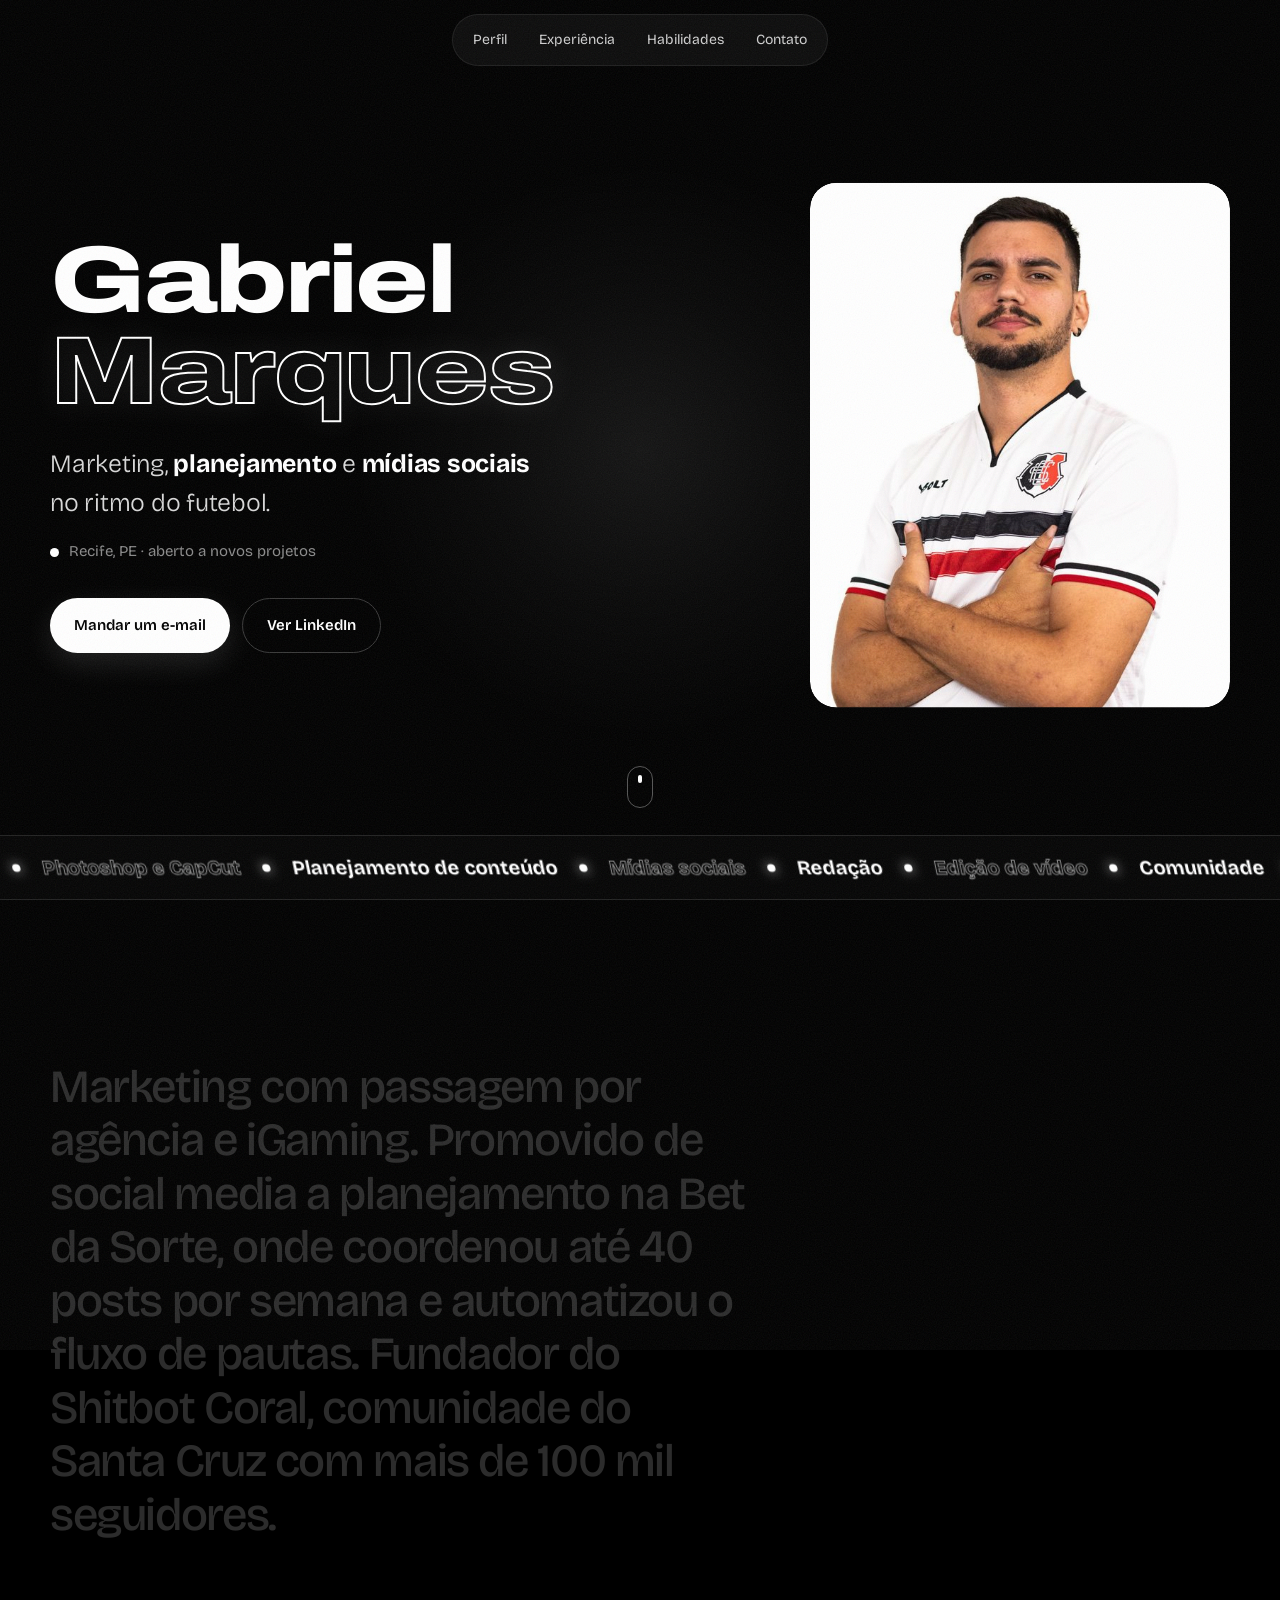
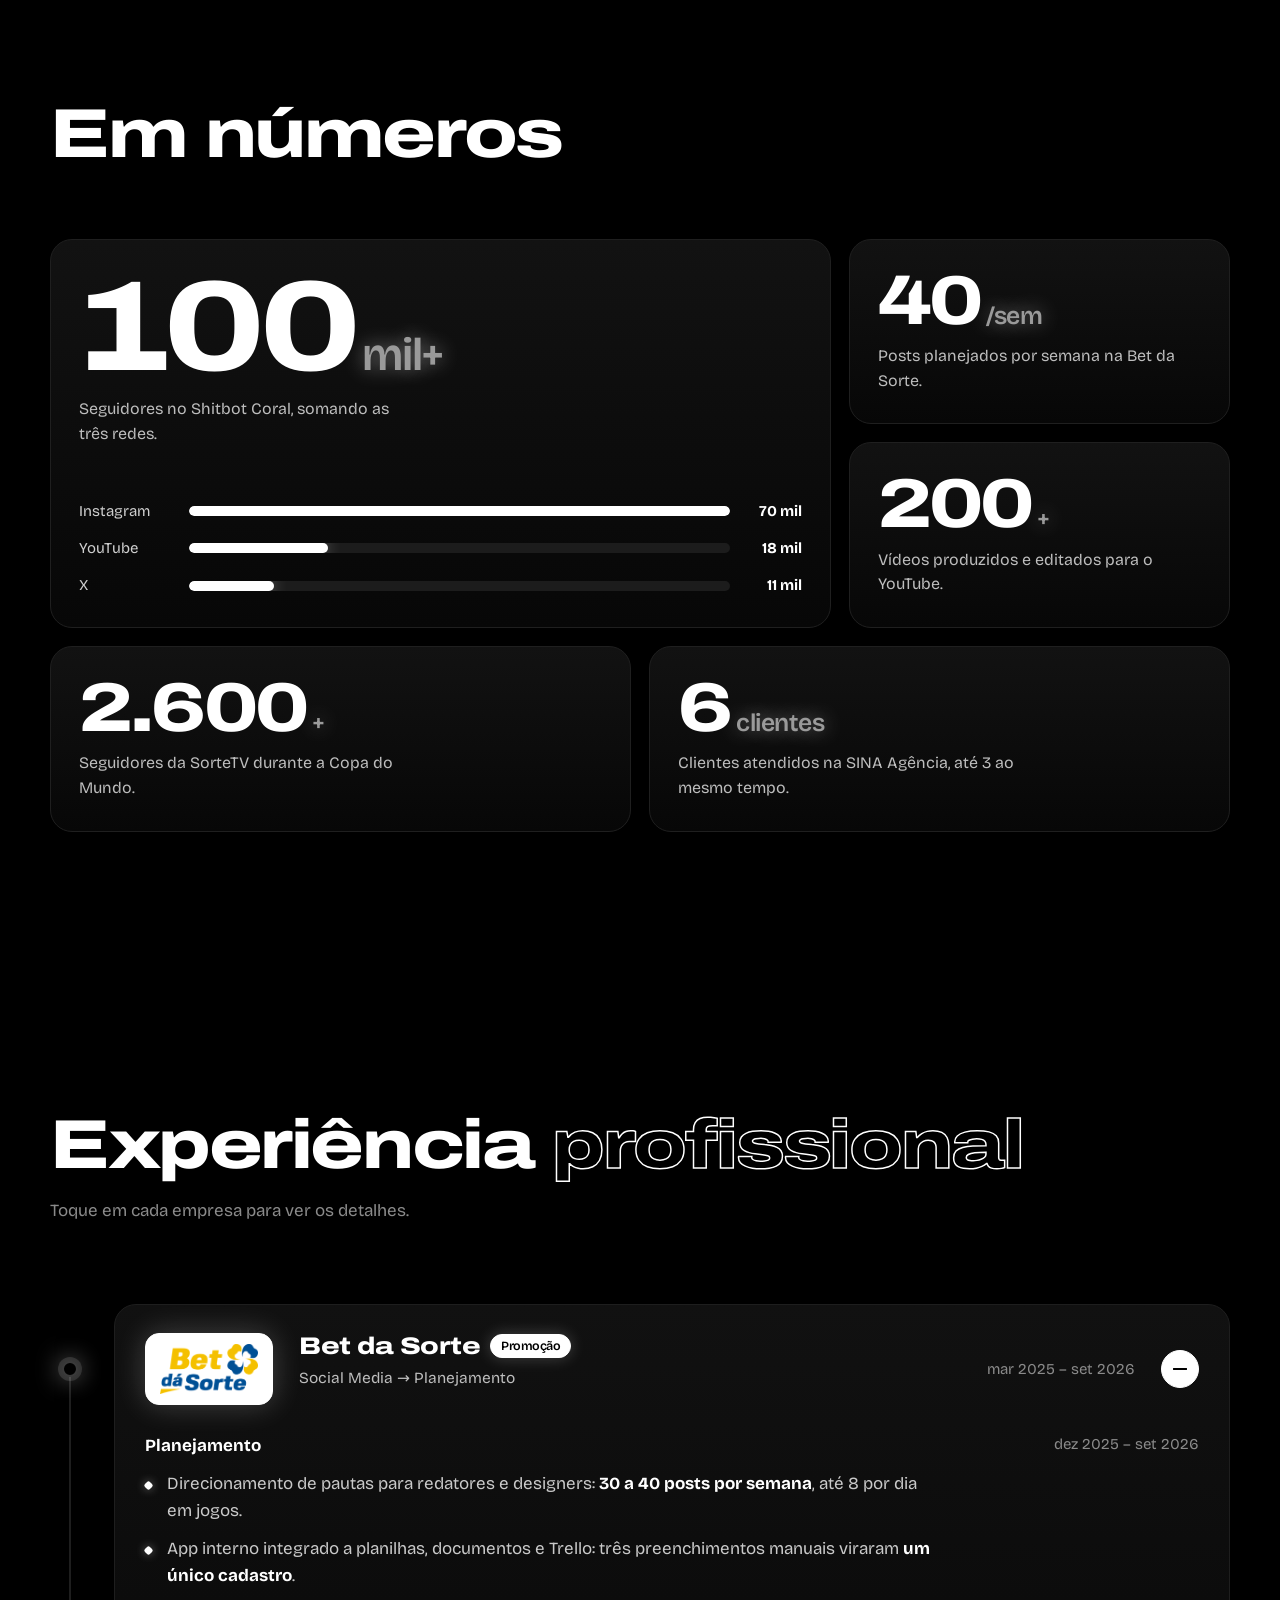
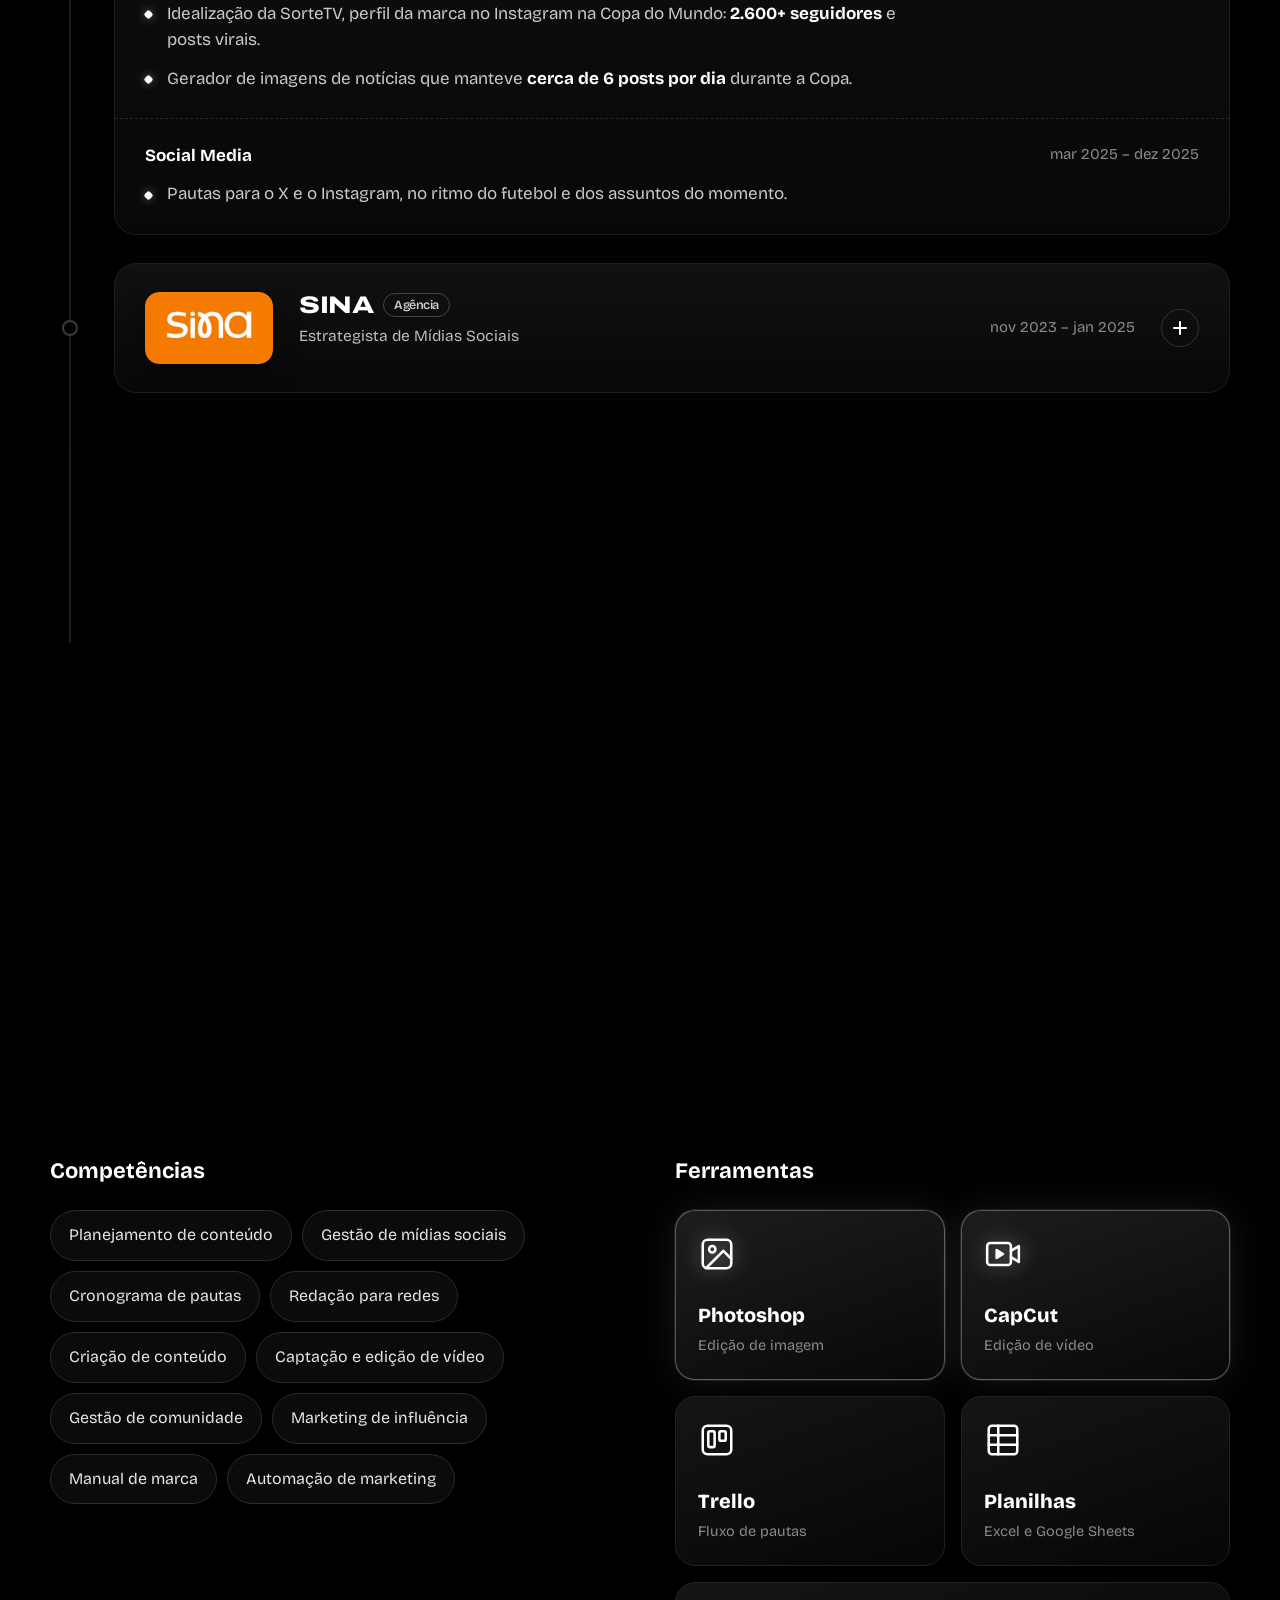
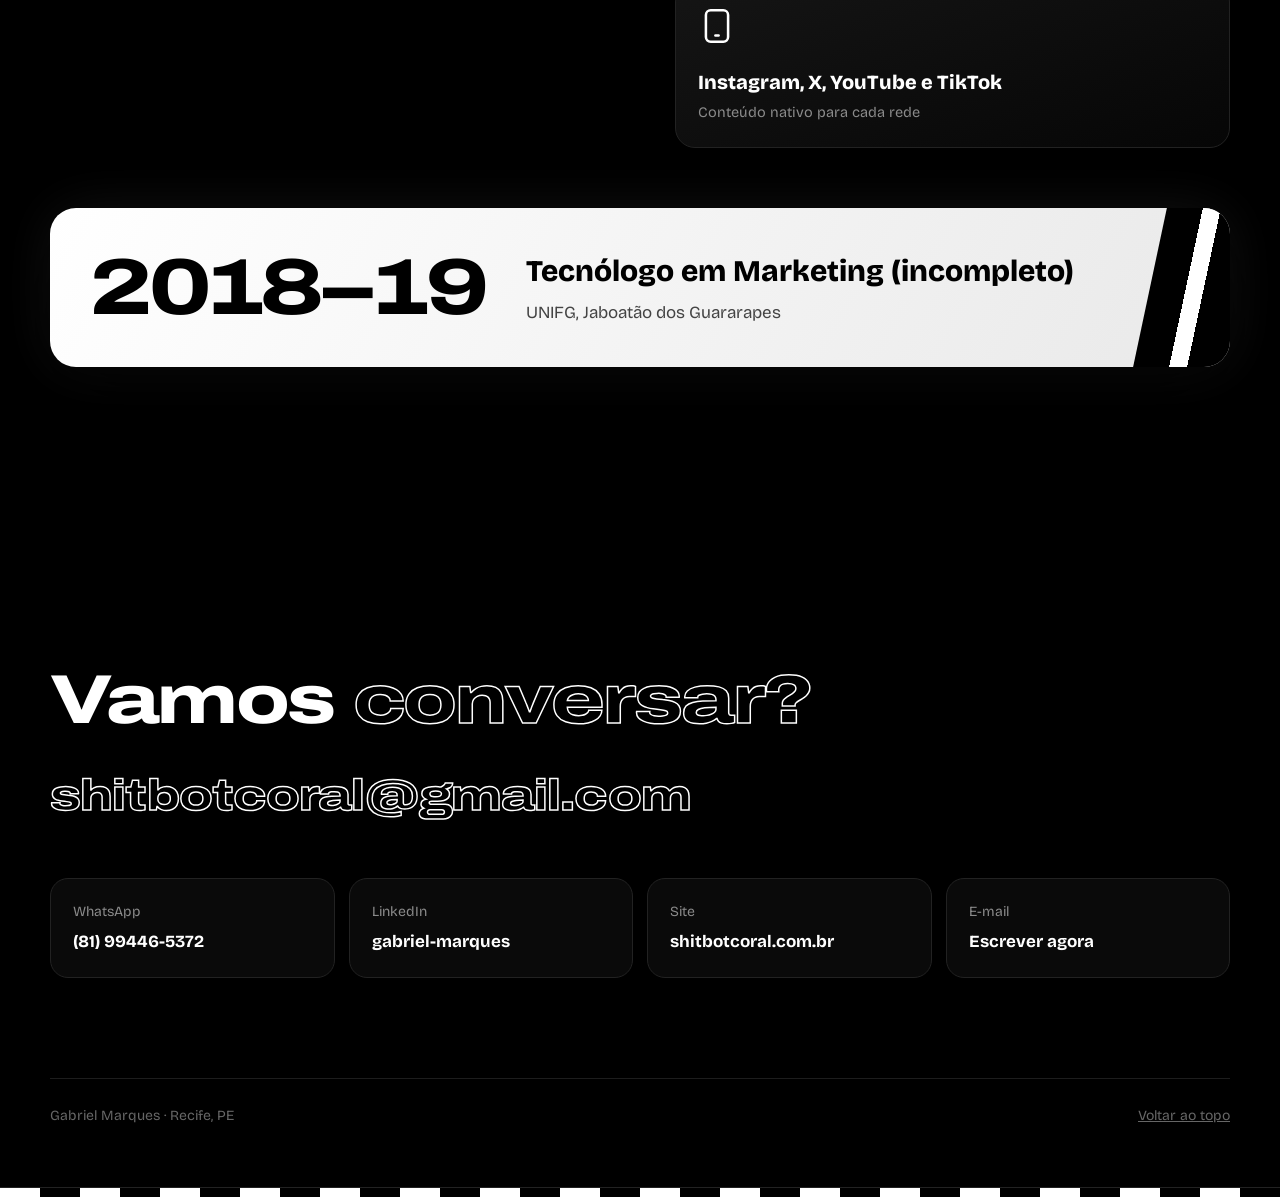
==== commit b747fa08: "Add files via upload" ====
--- a/curriculo/index.html
+++ b/curriculo/index.html
@@ -336,7 +336,7 @@
       <p class="role rv">Marketing, <b>planejamento</b> e <b>mídias sociais</b> no ritmo do futebol.</p>
       <p class="where rv"><i class="live" aria-hidden="true"></i> Recife, PE · aberto a novos projetos</p>
       <div class="ctas rv">
-        <a class="btn solid magnet" href="mailto:gabrielmarques1939@gmail.com">Mandar um e-mail</a>
+        <a class="btn solid magnet" href="mailto:shitbotcoral@gmail.com">Mandar um e-mail</a>
         <a class="btn ghost magnet" href="https://linkedin.com/in/gabriel-marques-a6b079204" target="_blank" rel="noopener">Ver LinkedIn</a>
       </div>
     </div>
@@ -555,12 +555,12 @@
 <section class="contact" id="contato">
   <div class="wrap">
     <h2 class="h2 rv">Vamos <span class="o">conversar?</span></h2>
-    <a class="big-mail rv" href="mailto:gabrielmarques1939@gmail.com">gabrielmarques1939@gmail.com</a>
+    <a class="big-mail rv" href="mailto:shitbotcoral@gmail.com">shitbotcoral@gmail.com</a>
     <div class="links">
-      <a class="lk rv" href="https://wa.me/5581994809393" target="_blank" rel="noopener"><span>WhatsApp</span><b>(81) 99480-9393</b></a>
+      <a class="lk rv" href="https://wa.me/5581994465372" target="_blank" rel="noopener"><span>WhatsApp</span><b>(81) 99446-5372</b></a>
       <a class="lk rv" href="https://linkedin.com/in/gabriel-marques-a6b079204" target="_blank" rel="noopener"><span>LinkedIn</span><b>gabriel-marques</b></a>
       <a class="lk rv" href="/"><span>Site</span><b>shitbotcoral.com.br</b></a>
-      <a class="lk rv" href="mailto:gabrielmarques1939@gmail.com"><span>E-mail</span><b>Escrever agora</b></a>
+      <a class="lk rv" href="mailto:shitbotcoral@gmail.com"><span>E-mail</span><b>Escrever agora</b></a>
     </div>
     <div class="foot"><span>Gabriel Marques · Recife, PE</span><a href="#topo">Voltar ao topo</a></div>
   </div>
